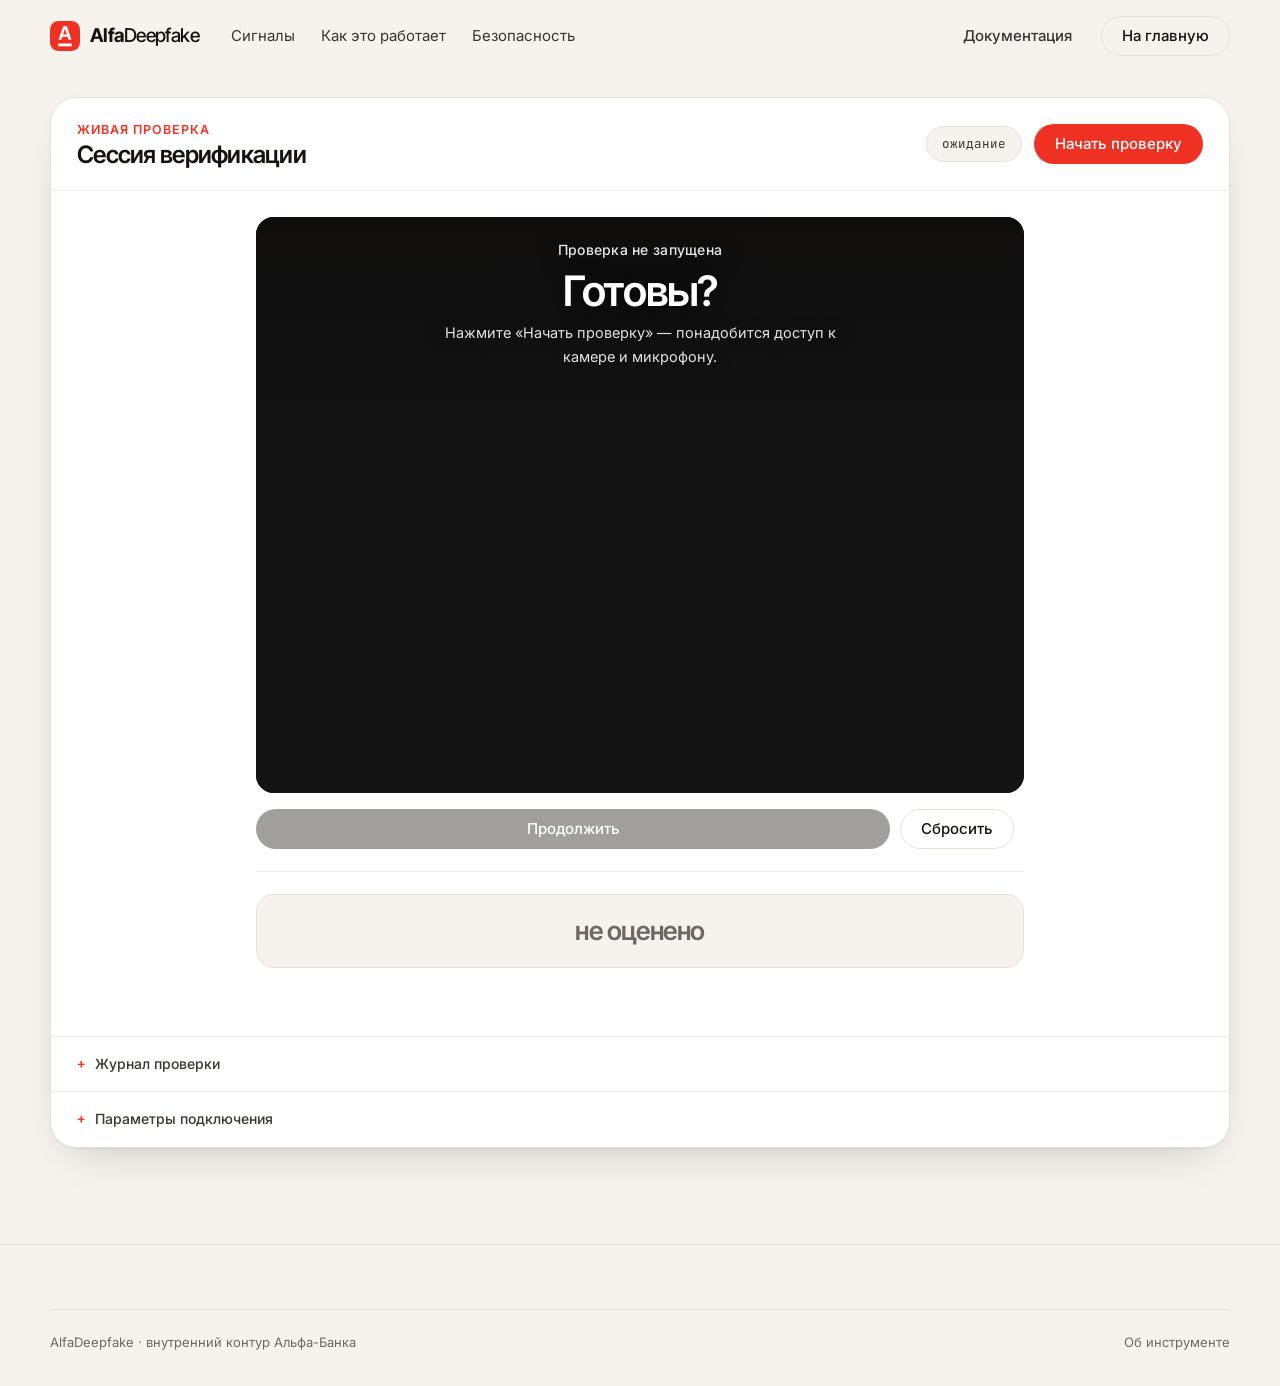
==== frontend/check.html @ 6bda0267 "Split the frontend into a landing page and a check page index.html now holds only the tool descripti" ====
<!doctype html>
<html lang="ru">
  <head>
    <meta charset="utf-8" />
    <meta name="viewport" content="width=device-width, initial-scale=1" />
    <meta name="color-scheme" content="light" />
    <title>Проверка — AlfaDeepfake</title>
    <meta
      name="description"
      content="Живая сессия верификации AlfaDeepfake: активный свет, жест, пульс, голос и покадровый анализ видео с объяснимым вердиктом."
    />
    <link rel="preconnect" href="https://fonts.googleapis.com" />
    <link rel="preconnect" href="https://fonts.gstatic.com" crossorigin />
    <link
      href="https://fonts.googleapis.com/css2?family=Inter+Tight:wght@400;500;600;700&family=Inter:wght@400;500;600&family=JetBrains+Mono:wght@400;500&display=swap"
      rel="stylesheet"
    />
    <link rel="stylesheet" href="./styles.css" />
  </head>
  <body>
    <div class="flash-fullscreen" id="flashFullscreen" aria-hidden="true"></div>

    <a class="skip-link" href="#demo">Перейти к проверке</a>

    <header class="nav" id="nav">
      <div class="nav-inner">
        <a class="logo" href="./index.html" aria-label="AlfaDeepfake — на главную">
          <svg class="logo-mark" viewBox="0 0 32 32" aria-hidden="true">
            <rect width="32" height="32" rx="9" fill="#EF3124" />
            <g fill="#fff" transform="translate(8.77 5) scale(0.1503)">
              <path d="M65.59 14.64C62.84 6.46 59.68 0 48.85 0s-14.2 6.43-17.08 14.64L2 99.25h19.74l6.87-20.11h38L73 99.25h21zM34.36 62.15L47.85 22h.5l12.74 40.15z" />
              <path d="M0 126.41h96.2v19.99H0z" />
            </g>
          </svg>
          <span class="logo-word"><b>Alfa</b>Deepfake</span>
        </a>

        <div class="nav-menu" id="navMenu">
          <nav class="nav-links" aria-label="Основная навигация">
            <a href="./index.html#signals">Сигналы</a>
            <a href="./index.html#flow">Как это работает</a>
            <a href="./index.html#trust">Безопасность</a>
          </nav>

          <div class="nav-actions">
            <a class="btn btn-ghost" href="http://localhost:8100/docs">Документация</a>
            <a class="btn btn-outline" href="./index.html">На главную</a>
          </div>
        </div>

        <button class="nav-burger" id="navBurger" aria-expanded="false" aria-controls="navMenu" aria-label="Меню">
          <span></span><span></span>
        </button>
      </div>
    </header>

    <main id="top">
      <!-- ── Живая проверка ───────────────────────────────────────────── -->
      <section class="demo-section" id="demo">
        <div class="wrap">
          <article class="console">
            <header class="console-top">
              <div>
                <p class="console-eyebrow">Живая проверка</p>
                <h2 class="console-title">Сессия верификации</h2>
              </div>
              <div class="console-top-right">
                <div class="status" id="status">ожидание</div>
                <button class="btn btn-primary" id="startVerification" type="button">Начать проверку</button>
              </div>
            </header>

            <div class="console-body">
              <div class="console-main">
                <div class="challenge-stage" id="challengeStage">
                  <video id="camera" autoplay muted playsinline></video>
                  <div class="face-guide" id="faceGuide" aria-hidden="true">
                    <div class="face-oval" id="faceOval"></div>
                    <p class="guide-hint" id="guideHint">Совместите лицо с овалом</p>
                  </div>
                  <div class="stage-overlay">
                    <p id="currentStep">Проверка не запущена</p>
                    <strong id="stageValue">Готовы?</strong>
                    <small id="stepHint">Нажмите «Начать проверку» — понадобится доступ к камере и микрофону.</small>
                  </div>
                </div>

                <div class="controls">
                  <button class="btn btn-dark" id="primaryAction" type="button" disabled>Продолжить</button>
                  <button class="btn btn-outline test-only" id="skipStep" type="button" disabled>Пропустить шаг</button>
                  <button class="btn btn-outline" id="resetFlow" type="button">Сбросить</button>
                </div>

                <div class="result-block">
                  <div class="decision" id="decision">не оценено</div>
                  <div class="risk-line" id="riskLine"></div>
                  <div class="checks" id="checksBreakdown"></div>
                </div>
              </div>
            </div>

            <details class="drawer">
              <summary>Журнал проверки</summary>
              <pre id="scoreJson"></pre>
            </details>

            <details class="drawer">
              <summary>Параметры подключения</summary>
              <div class="drawer-grid">
                <label class="field">ML API<input id="apiUrl" value="http://localhost:8100" /></label>
                <label class="field">UID<input id="uid" /></label>
                <label class="field">ID проверки<input id="checkId" /></label>
              </div>
            </details>
          </article>
        </div>
      </section>
    </main>

    <footer class="footer">
      <div class="wrap footer-bottom">
        <span>AlfaDeepfake · внутренний контур Альфа-Банка</span>
        <a href="./index.html">Об инструменте</a>
      </div>
    </footer>

    <script src="./config.js"></script>
    <script src="./app.js"></script>
    <script src="./landing.js"></script>
  </body>
</html>
---- frontend/styles.css ----
/* ── Tokens ─────────────────────────────────────────────────────────── */
:root {
  --ink: #17120f;
  --ink-soft: #3b3430;
  --muted: #6f6862;
  --paper: #f6f3ef;
  --surface: #ffffff;
  --line: #e6e0d8;
  --line-soft: #efeae3;

  --alfa: #ef3124;
  --alfa-deep: #cd2317;
  --alfa-tint: #fdeceb;

  --pass: #0f7a58;
  --warn: #b0730b;
  --deny: #d0271a;

  --stage: #202020;

  --display: "Inter Tight", "Segoe UI", system-ui, sans-serif;
  --body: "Inter", "Segoe UI", system-ui, sans-serif;
  --mono: "JetBrains Mono", ui-monospace, "Cascadia Mono", monospace;

  --radius: 18px;
  --radius-lg: 26px;
  --shadow: 0 1px 2px rgba(23, 18, 15, 0.04), 0 18px 48px -24px rgba(23, 18, 15, 0.28);
}

* {
  box-sizing: border-box;
}

html {
  scroll-behavior: smooth;
}

body {
  margin: 0;
  background: var(--paper);
  color: var(--ink);
  font-family: var(--body);
  font-size: 16px;
  line-height: 1.6;
  -webkit-font-smoothing: antialiased;
}

h1,
h2,
h3,
h4 {
  margin: 0;
  font-family: var(--display);
  font-weight: 600;
  letter-spacing: -0.03em;
  line-height: 1.08;
}

p {
  margin: 0;
}

a {
  color: inherit;
  text-decoration: none;
}

code {
  font-family: var(--mono);
  font-size: 0.88em;
  background: rgba(23, 18, 15, 0.06);
  border-radius: 5px;
  padding: 1px 5px;
}

:focus-visible {
  outline: 2px solid var(--alfa);
  outline-offset: 3px;
  border-radius: 4px;
}

.wrap {
  width: min(1180px, 100% - 48px);
  margin: 0 auto;
}

.skip-link {
  position: absolute;
  left: -9999px;
  top: 0;
  z-index: 100;
  background: var(--ink);
  color: #fff;
  padding: 12px 18px;
  border-radius: 0 0 10px 0;
}

.skip-link:focus {
  left: 0;
}

/* ── Flash overlay (used by the active-light check) ─────────────────── */
.flash-fullscreen {
  position: fixed;
  inset: 0;
  z-index: 1000;
  display: none;
  background: #000;
}

.flash-fullscreen.visible {
  display: block;
}

/* ── Buttons ────────────────────────────────────────────────────────── */
.btn {
  display: inline-flex;
  align-items: center;
  justify-content: center;
  gap: 8px;
  border: 1px solid transparent;
  border-radius: 999px;
  padding: 10px 20px;
  font-family: var(--body);
  font-size: 15px;
  font-weight: 500;
  line-height: 1.2;
  text-align: center;
  cursor: pointer;
  transition: background-color 140ms ease, border-color 140ms ease, color 140ms ease, transform 140ms ease;
}

.btn-lg {
  padding: 14px 28px;
  font-size: 16.5px;
}

.btn-primary {
  background: var(--alfa);
  color: #fff;
}

.btn-primary:hover {
  background: var(--alfa-deep);
}

.btn-dark {
  background: var(--ink);
  color: #fff;
}

.btn-dark:hover {
  background: #2c2521;
}

.btn-outline {
  background: transparent;
  border-color: var(--line);
  color: var(--ink);
}

.btn-outline:hover {
  border-color: var(--ink);
}

.btn-ghost {
  background: transparent;
  color: var(--ink-soft);
}

.btn-ghost:hover {
  color: var(--ink);
}

.btn:active {
  transform: translateY(1px);
}

.btn:disabled {
  cursor: not-allowed;
  opacity: 0.4;
  transform: none;
}

.test-only {
  color: var(--warn);
  border-color: rgba(176, 115, 11, 0.35);
}

/* ── Nav ────────────────────────────────────────────────────────────── */
.nav {
  position: sticky;
  top: 0;
  z-index: 60;
  background: rgba(246, 243, 239, 0.82);
  backdrop-filter: saturate(180%) blur(14px);
  border-bottom: 1px solid transparent;
  transition: border-color 200ms ease, background-color 200ms ease;
}

.nav.scrolled {
  border-bottom-color: var(--line);
}

.nav-inner {
  width: min(1180px, 100% - 48px);
  margin: 0 auto;
  min-height: 72px;
  display: flex;
  align-items: center;
  gap: 32px;
}

.logo {
  display: inline-flex;
  align-items: center;
  gap: 10px;
  flex: none;
}

.logo-mark {
  width: 30px;
  height: 30px;
  flex: none;
}

.logo-word {
  font-family: var(--display);
  font-size: 19px;
  font-weight: 500;
  letter-spacing: -0.03em;
  color: var(--ink);
}

.logo-word b {
  font-weight: 700;
}

.nav-menu {
  flex: 1;
  display: flex;
  align-items: center;
  justify-content: space-between;
  gap: 32px;
  min-width: 0;
}

.nav-links {
  display: flex;
  align-items: center;
  gap: 26px;
  font-size: 15px;
  color: var(--ink-soft);
}

.nav-links a:hover {
  color: var(--alfa);
}

.nav-actions {
  display: flex;
  align-items: center;
  gap: 8px;
  flex: none;
}

.nav-burger {
  display: none;
  flex-direction: column;
  justify-content: center;
  gap: 5px;
  width: 40px;
  height: 40px;
  border: 1px solid var(--line);
  border-radius: 10px;
  background: transparent;
  cursor: pointer;
}

.nav-burger span {
  display: block;
  height: 1.5px;
  width: 16px;
  margin: 0 auto;
  background: var(--ink);
}

/* ── Hero ───────────────────────────────────────────────────────────── */
.hero {
  padding: 76px 0 44px;
  text-align: center;
}

.hero-inner {
  display: grid;
  justify-items: center;
  gap: 22px;
}

.pill-link {
  display: inline-flex;
  flex-wrap: wrap;
  align-items: center;
  justify-content: center;
  max-width: 100%;
  gap: 10px;
  background: var(--surface);
  border: 1px solid var(--line);
  border-radius: 999px;
  padding: 7px 16px 7px 12px;
  font-size: 14px;
  color: var(--ink-soft);
  box-shadow: 0 1px 2px rgba(23, 18, 15, 0.04);
}

.pill-link:hover {
  border-color: var(--alfa);
}

.pill-dot {
  width: 7px;
  height: 7px;
  border-radius: 50%;
  background: var(--alfa);
}

.pill-arrow {
  color: var(--alfa);
}

.hero-title {
  max-width: 15ch;
  font-size: clamp(33px, 7vw, 78px);
  letter-spacing: -0.045em;
  text-wrap: balance;
  overflow-wrap: break-word;
}

.hero-sub {
  max-width: 62ch;
  color: var(--muted);
  font-size: clamp(17px, 1.6vw, 19.5px);
  text-wrap: pretty;
}

.hero-actions {
  display: flex;
  flex-wrap: wrap;
  justify-content: center;
  gap: 12px;
  margin-top: 6px;
}

.hero-note {
  color: var(--muted);
  font-size: 14px;
}

/* ── Console (the live check) ───────────────────────────────────────── */
.demo-section {
  padding: 24px 0 96px;
  scroll-margin-top: 88px;
}

.console {
  background: var(--surface);
  border: 1px solid var(--line);
  border-radius: var(--radius-lg);
  box-shadow: var(--shadow);
  overflow: hidden;
}

.console-top {
  display: flex;
  flex-wrap: wrap;
  align-items: center;
  justify-content: space-between;
  gap: 16px;
  padding: 22px 26px;
  border-bottom: 1px solid var(--line-soft);
}

.console-eyebrow {
  color: var(--alfa);
  font-size: 12.5px;
  font-weight: 600;
  letter-spacing: 0.08em;
  text-transform: uppercase;
}

.console-title {
  font-size: 24px;
  margin-top: 2px;
}

.console-top-right {
  display: flex;
  align-items: center;
  gap: 12px;
}

.status {
  border: 1px solid var(--line);
  border-radius: 999px;
  padding: 7px 15px;
  background: var(--paper);
  color: var(--ink-soft);
  font-family: var(--mono);
  font-size: 12.5px;
  white-space: nowrap;
}

.console-main {
  padding: 26px;
  min-width: 0;
  max-width: 820px;
  margin-inline: auto;
}

/* Stage */
.challenge-stage {
  position: relative;
  overflow: hidden;
  aspect-ratio: 4 / 3;
  min-height: 380px;
  border-radius: var(--radius);
  background: var(--stage);
  transition: background-color 80ms linear;
}

video {
  position: absolute;
  inset: 0;
  z-index: 1;
  width: 100%;
  height: 100%;
  object-fit: cover;
  background: #141414;
  /* selfie mirror; MediaRecorder captures the raw stream, not the CSS */
  transform: scaleX(-1);
}

.face-guide {
  position: absolute;
  inset: 0;
  z-index: 2;
  display: none;
  overflow: hidden;
  pointer-events: none;
}

.face-guide.visible {
  display: block;
}

.face-oval {
  position: absolute;
  top: 10%;
  left: 50%;
  height: 72%;
  /* face-shaped ellipse: always taller than wide, never a circle */
  aspect-ratio: 3 / 4.2;
  transform: translateX(-50%);
  border: 2.5px dashed rgba(255, 255, 255, 0.8);
  border-radius: 50%;
  /* everything outside the oval gets dimmed */
  box-shadow: 0 0 0 2000px rgba(12, 10, 9, 0.45);
  transition: border-color 300ms ease, box-shadow 300ms ease;
}

.face-oval.ok {
  border: 2.5px solid #3ecf8e;
}

.face-oval.no-face {
  border-color: #f0ad4e;
}

.guide-hint {
  position: absolute;
  bottom: 14px;
  left: 0;
  right: 0;
  text-align: center;
  color: rgba(255, 255, 255, 0.94);
  font-size: 14px;
  font-weight: 500;
  text-shadow: 0 2px 14px rgba(0, 0, 0, 0.65);
}

.stage-overlay {
  position: absolute;
  inset: 0;
  z-index: 3;
  display: grid;
  align-content: start;
  justify-items: center;
  gap: 8px;
  padding: 22px 24px;
  text-align: center;
  color: #fff;
  text-shadow: 0 2px 24px rgba(0, 0, 0, 0.7);
  background: linear-gradient(to bottom, rgba(12, 10, 9, 0.6), transparent 42%);
  pointer-events: none;
}

.stage-overlay p {
  font-size: 14px;
  font-weight: 500;
  letter-spacing: 0.02em;
  opacity: 0.9;
}

.stage-overlay strong {
  font-family: var(--display);
  font-size: clamp(28px, 3.4vw, 42px);
  font-weight: 600;
  letter-spacing: -0.03em;
  line-height: 1.05;
}

.stage-overlay small {
  max-width: 46ch;
  font-size: 14.5px;
  opacity: 0.88;
}

.controls {
  display: grid;
  grid-template-columns: minmax(0, 1fr) auto auto;
  gap: 10px;
  margin-top: 16px;
}

/* ── Result ─────────────────────────────────────────────────────────── */
.result-block {
  display: grid;
  gap: 12px;
  margin-top: 22px;
  padding-top: 22px;
  border-top: 1px solid var(--line-soft);
}

.decision {
  display: grid;
  place-items: center;
  min-height: 74px;
  border: 1px solid var(--line);
  border-radius: var(--radius);
  background: var(--paper);
  color: var(--muted);
  font-family: var(--display);
  font-size: 26px;
  font-weight: 600;
  letter-spacing: -0.02em;
}

.decision.allow {
  border-color: rgba(15, 122, 88, 0.35);
  background: rgba(15, 122, 88, 0.09);
  color: var(--pass);
}

.decision.review {
  border-color: rgba(176, 115, 11, 0.35);
  background: rgba(176, 115, 11, 0.1);
  color: var(--warn);
}

.decision.deny {
  border-color: rgba(208, 39, 26, 0.35);
  background: var(--alfa-tint);
  color: var(--deny);
}

.risk-line {
  min-height: 18px;
  color: var(--muted);
  font-family: var(--mono);
  font-size: 12.5px;
  text-align: center;
}

.checks {
  display: grid;
  gap: 8px;
}

.check-row {
  display: grid;
  grid-template-columns: 128px 92px minmax(0, 1fr) 42px;
  align-items: center;
  gap: 12px;
  font-size: 13px;
}

.check-name {
  color: var(--ink);
  font-weight: 500;
}

.check-status {
  color: var(--muted);
  font-size: 11.5px;
}

.check-row.passed .check-status {
  color: var(--pass);
}

.check-row.failed .check-status {
  color: var(--deny);
}

.check-row.unknown .check-status,
.check-row.skipped .check-status {
  color: var(--warn);
}

.check-riskbar {
  height: 6px;
  border-radius: 999px;
  background: var(--line-soft);
  overflow: hidden;
}

.check-riskbar i {
  display: block;
  height: 100%;
  background: linear-gradient(90deg, var(--pass), var(--warn) 55%, var(--alfa));
}

.check-risk {
  text-align: right;
  color: var(--muted);
  font-family: var(--mono);
  font-size: 12px;
}

.factors {
  margin-top: 4px;
  color: var(--muted);
  font-size: 12.5px;
  line-height: 1.5;
}

.field {
  display: grid;
  gap: 7px;
  margin-top: 22px;
  color: var(--muted);
  font-size: 12.5px;
  font-weight: 500;
}

input {
  width: 100%;
  border: 1px solid var(--line);
  border-radius: 10px;
  background: var(--surface);
  color: var(--ink);
  padding: 10px 12px;
  font-family: var(--body);
  font-size: 14px;
}

input:focus-visible {
  border-color: var(--alfa);
  outline: none;
  box-shadow: 0 0 0 3px var(--alfa-tint);
}

/* ── Drawers ────────────────────────────────────────────────────────── */
.drawer {
  border-top: 1px solid var(--line-soft);
}

.drawer > summary {
  padding: 16px 26px;
  cursor: pointer;
  color: var(--ink-soft);
  font-size: 14px;
  font-weight: 500;
  list-style: none;
}

.drawer > summary::-webkit-details-marker {
  display: none;
}

.drawer > summary::before {
  content: "+";
  display: inline-block;
  width: 18px;
  color: var(--alfa);
  font-family: var(--mono);
}

.drawer[open] > summary::before {
  content: "−";
}

.drawer-grid {
  display: grid;
  grid-template-columns: repeat(auto-fit, minmax(200px, 1fr));
  gap: 16px;
  padding: 0 26px 24px;
}

.drawer-grid .field {
  margin-top: 0;
}

pre {
  max-height: 320px;
  overflow: auto;
  margin: 0 26px 24px;
  padding: 16px 18px;
  border-radius: 14px;
  background: #17130f;
  color: #e9e4dd;
  font-family: var(--mono);
  font-size: 12px;
  line-height: 1.55;
  white-space: pre-wrap;
  overflow-wrap: anywhere;
}

/* ── Stats ──────────────────────────────────────────────────────────── */
.stats {
  display: grid;
  grid-template-columns: repeat(auto-fit, minmax(220px, 1fr));
  gap: 28px;
  margin: 44px 0 0;
  padding: 0;
  list-style: none;
}

.stats li {
  display: grid;
  gap: 4px;
  padding-left: 18px;
  border-left: 2px solid var(--alfa);
}

.stats b {
  font-family: var(--display);
  font-size: 34px;
  font-weight: 600;
  letter-spacing: -0.04em;
}

.stats span {
  color: var(--muted);
  font-size: 14.5px;
}

/* ── Generic sections ───────────────────────────────────────────────── */
.section {
  padding: 104px 0;
  scroll-margin-top: 72px;
}

.section-alt {
  background: var(--surface);
  border-block: 1px solid var(--line);
}

.section-dark {
  background: var(--ink);
  color: #f3efe9;
}

.section-head {
  display: grid;
  gap: 14px;
  max-width: 720px;
  margin-bottom: 52px;
}

.eyebrow {
  color: var(--alfa);
  font-size: 12.5px;
  font-weight: 600;
  letter-spacing: 0.1em;
  text-transform: uppercase;
}

.eyebrow-light {
  color: #ff7d72;
}

.section-head h2,
.trust-grid h2,
.cta h2 {
  font-size: clamp(30px, 4vw, 46px);
  letter-spacing: -0.04em;
  text-wrap: balance;
}

.section-lead {
  color: var(--muted);
  font-size: 17.5px;
  text-wrap: pretty;
}

.section-lead-light {
  color: rgba(243, 239, 233, 0.66);
}

/* Cards */
.cards {
  display: grid;
  grid-template-columns: repeat(auto-fit, minmax(300px, 1fr));
  gap: 18px;
}

.card {
  display: grid;
  align-content: start;
  gap: 12px;
  padding: 28px;
  border: 1px solid var(--line);
  border-radius: var(--radius);
  background: var(--surface);
  transition: border-color 180ms ease, transform 180ms ease;
}

.card:hover {
  border-color: var(--ink);
  transform: translateY(-2px);
}

.card-tag {
  justify-self: start;
  border-radius: 999px;
  padding: 4px 11px;
  background: var(--paper);
  color: var(--muted);
  font-size: 11.5px;
  letter-spacing: 0.06em;
  text-transform: uppercase;
}

.card h3 {
  font-size: 21px;
}

.card p {
  color: var(--muted);
  font-size: 15.5px;
  text-wrap: pretty;
}

.card-accent {
  background: var(--alfa-tint);
  border-color: rgba(239, 49, 36, 0.28);
}

.card-accent .card-tag {
  background: rgba(255, 255, 255, 0.72);
  color: var(--alfa-deep);
}

.section-alt .card {
  background: var(--paper);
}

/* Steps */
.steps {
  display: grid;
  grid-template-columns: repeat(auto-fit, minmax(240px, 1fr));
  gap: 0;
  margin: 0;
  padding: 0;
  list-style: none;
  border-top: 1px solid var(--line);
}

.steps li {
  display: grid;
  align-content: start;
  gap: 10px;
  padding: 28px 26px 28px 0;
  border-right: 1px solid var(--line);
}

.steps li:last-child {
  border-right: 0;
}

.steps li:not(:first-child) {
  padding-left: 26px;
}

.step-num {
  font-family: var(--mono);
  font-size: 12.5px;
  color: var(--alfa);
}

.steps h3 {
  font-size: 20px;
}

.steps p {
  color: var(--muted);
  font-size: 15px;
}

/* Trust */
.trust-grid {
  display: grid;
  grid-template-columns: repeat(auto-fit, minmax(320px, 1fr));
  gap: 56px;
  align-items: start;
}

.trust-grid h2 {
  margin: 14px 0 18px;
}

.trust-list {
  display: grid;
  gap: 0;
  margin: 0;
  padding: 0;
  list-style: none;
}

.trust-list li {
  padding: 20px 0;
  border-bottom: 1px solid rgba(243, 239, 233, 0.14);
  color: rgba(243, 239, 233, 0.66);
  font-size: 15.5px;
}

.trust-list li:first-child {
  padding-top: 0;
}

.trust-list b {
  color: #fff;
  font-weight: 500;
}

.section-dark code {
  background: rgba(255, 255, 255, 0.12);
  color: #ffd9d5;
}

/* CTA */
.cta {
  padding: 104px 0;
  background: var(--surface);
  border-top: 1px solid var(--line);
  scroll-margin-top: 72px;
}

.cta-inner {
  display: grid;
  justify-items: center;
  gap: 16px;
  text-align: center;
}

.cta p {
  max-width: 52ch;
  color: var(--muted);
  font-size: 17.5px;
}

/* ── Footer ─────────────────────────────────────────────────────────── */
.footer {
  padding: 64px 0 34px;
  background: var(--paper);
  border-top: 1px solid var(--line);
}

.footer-inner {
  display: grid;
  grid-template-columns: minmax(220px, 1.4fr) repeat(3, minmax(0, 1fr));
  gap: 40px;
  padding-bottom: 44px;
}

.footer-brand p {
  max-width: 34ch;
  margin-top: 14px;
  color: var(--muted);
  font-size: 14.5px;
}

.footer-col {
  display: grid;
  align-content: start;
  gap: 10px;
  font-size: 14.5px;
  color: var(--muted);
}

.footer-col h4 {
  font-family: var(--body);
  font-size: 12.5px;
  font-weight: 600;
  letter-spacing: 0.08em;
  text-transform: uppercase;
  color: var(--ink);
  margin-bottom: 2px;
}

.footer-col a:hover {
  color: var(--alfa);
}

.footer-bottom {
  display: flex;
  flex-wrap: wrap;
  justify-content: space-between;
  gap: 12px;
  padding-top: 22px;
  border-top: 1px solid var(--line);
  color: var(--muted);
  font-size: 13px;
}

/* ── Reveal ─────────────────────────────────────────────────────────── */
[data-reveal] > * {
  opacity: 0;
  transform: translateY(14px);
  transition: opacity 520ms ease, transform 520ms ease;
}

[data-reveal].revealed > * {
  opacity: 1;
  transform: none;
}

[data-reveal].revealed > *:nth-child(2) { transition-delay: 60ms; }
[data-reveal].revealed > *:nth-child(3) { transition-delay: 120ms; }
[data-reveal].revealed > *:nth-child(4) { transition-delay: 180ms; }
[data-reveal].revealed > *:nth-child(5) { transition-delay: 240ms; }
[data-reveal].revealed > *:nth-child(6) { transition-delay: 300ms; }

/* ── Responsive ─────────────────────────────────────────────────────── */
@media (max-width: 1020px) {
  .nav-menu {
    display: none;
  }

  .nav.open .nav-menu {
    position: absolute;
    top: 72px;
    left: 0;
    right: 0;
    display: grid;
    gap: 16px;
    padding: 16px 24px 22px;
    background: var(--paper);
    border-bottom: 1px solid var(--line);
  }

  .nav.open .nav-links,
  .nav.open .nav-actions {
    display: grid;
    gap: 8px;
  }

  .nav-burger {
    display: flex;
    margin-left: auto;
  }

  .steps li {
    border-right: 0;
    border-bottom: 1px solid var(--line);
    padding-right: 0;
  }

  .steps li:not(:first-child) {
    padding-left: 0;
  }

  .footer-inner {
    grid-template-columns: repeat(2, minmax(0, 1fr));
    gap: 32px;
  }
}

@media (max-width: 720px) {
  .wrap {
    width: min(1180px, 100% - 32px);
  }

  .nav-inner {
    width: min(1180px, 100% - 32px);
    gap: 12px;
  }

  .pill-link {
    font-size: 13px;
    padding: 7px 13px 7px 11px;
  }

  .pill-arrow {
    display: none;
  }

  .hero {
    padding: 52px 0 32px;
  }

  .hero-actions .btn {
    width: 100%;
  }

  .section,
  .cta {
    padding: 72px 0;
  }

  .console-top,
  .console-main {
    padding: 20px;
  }

  .drawer > summary,
  .drawer-grid,
  pre {
    padding-inline: 20px;
  }

  pre {
    margin-inline: 20px;
    padding-inline: 16px;
  }

  .challenge-stage {
    aspect-ratio: 3 / 4;
    min-height: 0;
  }

  .controls {
    grid-template-columns: 1fr;
  }

  .check-row {
    grid-template-columns: 100px 78px minmax(0, 1fr) 38px;
    gap: 8px;
    font-size: 12px;
  }

  .footer-inner {
    grid-template-columns: 1fr;
    gap: 28px;
  }
}

@media (prefers-reduced-motion: reduce) {
  html {
    scroll-behavior: auto;
  }

  *,
  *::before,
  *::after {
    animation-duration: 0.01ms !important;
    transition-duration: 0.01ms !important;
  }

  [data-reveal] > * {
    opacity: 1;
    transform: none;
  }
}
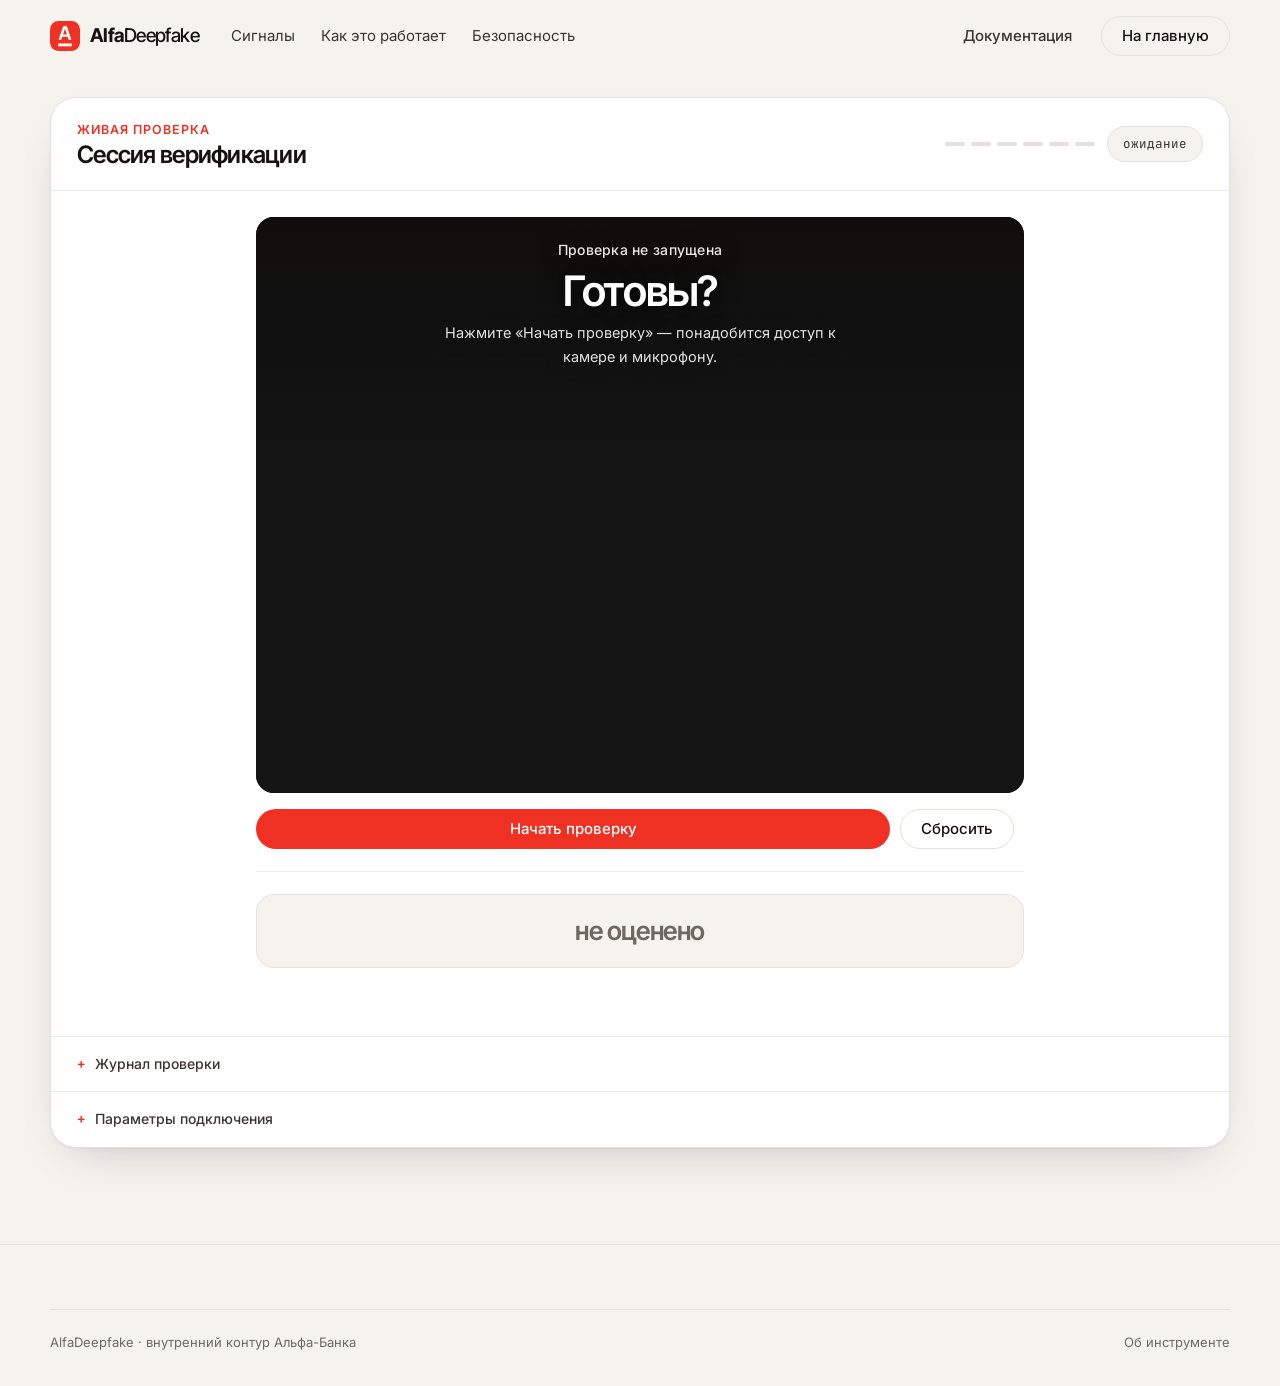
==== commit 66c04840: "Check page UX: single CTA, inline errors, step feedback - One primary CTA under the stage: red "Нача" ====
--- a/frontend/check.html
+++ b/frontend/check.html
@@ -65,8 +65,8 @@
                 <h2 class="console-title">Сессия верификации</h2>
               </div>
               <div class="console-top-right">
+                <div class="progress-dots" id="progressDots" aria-hidden="true"></div>
                 <div class="status" id="status">ожидание</div>
-                <button class="btn btn-primary" id="startVerification" type="button">Начать проверку</button>
               </div>
             </header>
 
--- a/frontend/styles.css
+++ b/frontend/styles.css
@@ -1156,6 +1156,70 @@
   }
 }
 
+/* ── Step feedback: progress, recording badge, analysis spinner ─────── */
+.progress-dots {
+  display: flex;
+  align-items: center;
+  gap: 6px;
+}
+
+.progress-dots i {
+  width: 20px;
+  height: 4px;
+  border-radius: 999px;
+  background: var(--line);
+  transition: background-color 0.25s ease;
+}
+
+.progress-dots i.active {
+  background: var(--alfa);
+}
+
+.progress-dots i.done {
+  background: var(--ink-soft);
+}
+
+.challenge-stage.recording::after {
+  content: "● REC";
+  position: absolute;
+  top: 14px;
+  right: 14px;
+  z-index: 4;
+  padding: 6px 12px;
+  border-radius: 999px;
+  background: rgba(12, 10, 9, 0.55);
+  color: #ff5a4e;
+  font-family: var(--mono);
+  font-size: 12px;
+  letter-spacing: 0.08em;
+  animation: rec-blink 1.2s ease-in-out infinite;
+}
+
+@keyframes rec-blink {
+  50% {
+    opacity: 0.45;
+  }
+}
+
+.challenge-stage.analyzing .stage-overlay strong::after {
+  content: "";
+  display: inline-block;
+  width: 14px;
+  height: 14px;
+  margin-left: 10px;
+  vertical-align: -1px;
+  border: 2px solid rgba(255, 255, 255, 0.35);
+  border-top-color: #fff;
+  border-radius: 50%;
+  animation: spin 0.9s linear infinite;
+}
+
+@keyframes spin {
+  to {
+    transform: rotate(360deg);
+  }
+}
+
 @media (prefers-reduced-motion: reduce) {
   html {
     scroll-behavior: auto;
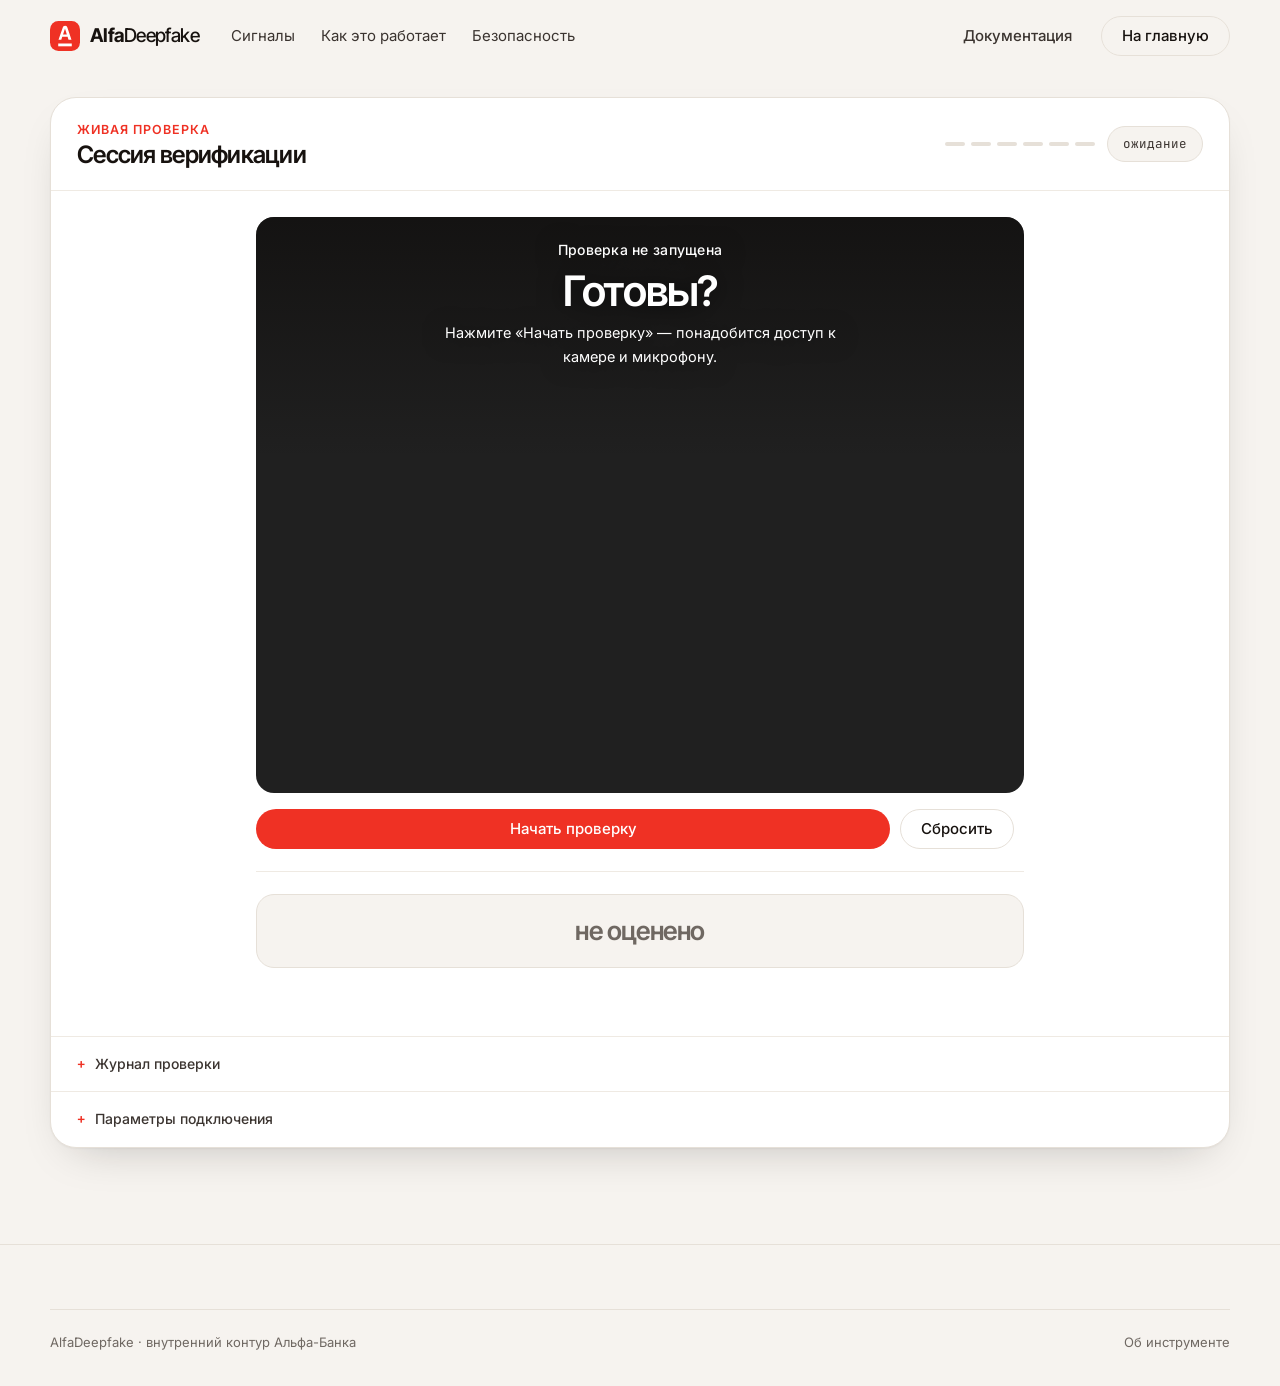
==== commit 3cb6d5f5: "Extract constants and i18n out of app.js app.js dropped from 1314 to 1161 lines: tuning constants an" ====
--- a/frontend/check.html
+++ b/frontend/check.html
@@ -66,7 +66,7 @@
               </div>
               <div class="console-top-right">
                 <div class="progress-dots" id="progressDots" aria-hidden="true"></div>
-                <div class="status" id="status">ожидание</div>
+                <div class="status" id="status" role="status" aria-live="polite">ожидание</div>
               </div>
             </header>
 
@@ -81,7 +81,7 @@
                   <div class="stage-overlay">
                     <p id="currentStep">Проверка не запущена</p>
                     <strong id="stageValue">Готовы?</strong>
-                    <small id="stepHint">Нажмите «Начать проверку» — понадобится доступ к камере и микрофону.</small>
+                    <small id="stepHint" aria-live="polite">Нажмите «Начать проверку» — понадобится доступ к камере и микрофону.</small>
                   </div>
                 </div>
 
@@ -125,6 +125,8 @@
     </footer>
 
     <script src="./config.js"></script>
+    <script src="./check-config.js"></script>
+    <script src="./check-i18n.js"></script>
     <script src="./app.js"></script>
     <script src="./landing.js"></script>
   </body>
--- a/frontend/styles.css
+++ b/frontend/styles.css
@@ -823,12 +823,13 @@
   border: 1px solid var(--line);
   border-radius: var(--radius);
   background: var(--surface);
-  transition: border-color 180ms ease, transform 180ms ease;
+  transition: border-color 180ms ease, transform 180ms ease, box-shadow 180ms ease;
 }
 
 .card:hover {
   border-color: var(--ink);
-  transform: translateY(-2px);
+  transform: translateY(-4px);
+  box-shadow: var(--shadow);
 }
 
 .card-tag {
@@ -942,11 +943,6 @@
 .trust-list b {
   color: #fff;
   font-weight: 500;
-}
-
-.section-dark code {
-  background: rgba(255, 255, 255, 0.12);
-  color: #ffd9d5;
 }
 
 /* CTA */
@@ -1168,10 +1164,11 @@
   height: 4px;
   border-radius: 999px;
   background: var(--line);
-  transition: background-color 0.25s ease;
+  transition: background-color 0.25s ease, width 0.3s cubic-bezier(0.22, 0.65, 0.28, 1);
 }
 
 .progress-dots i.active {
+  width: 34px;
   background: var(--alfa);
 }
 
@@ -1220,6 +1217,91 @@
   }
 }
 
+/* ── Animations ─────────────────────────────────────────────────────── */
+@keyframes rise-in {
+  from {
+    opacity: 0;
+    transform: translateY(14px);
+  }
+  to {
+    opacity: 1;
+    transform: none;
+  }
+}
+
+@keyframes pop-in {
+  from {
+    opacity: 0;
+    transform: scale(0.94);
+  }
+  to {
+    opacity: 1;
+    transform: none;
+  }
+}
+
+@keyframes dot-pulse {
+  0% {
+    box-shadow: 0 0 0 0 rgba(239, 49, 36, 0.35);
+  }
+  70% {
+    box-shadow: 0 0 0 8px rgba(239, 49, 36, 0);
+  }
+  100% {
+    box-shadow: 0 0 0 0 rgba(239, 49, 36, 0);
+  }
+}
+
+/* Landing hero: staggered entrance on load. */
+.hero-inner > * {
+  animation: rise-in 640ms cubic-bezier(0.22, 0.65, 0.28, 1) both;
+}
+
+.hero-inner > *:nth-child(2) { animation-delay: 90ms; }
+.hero-inner > *:nth-child(3) { animation-delay: 180ms; }
+.hero-inner > *:nth-child(4) { animation-delay: 270ms; }
+.hero-inner > *:nth-child(5) { animation-delay: 360ms; }
+
+.pill-dot {
+  animation: dot-pulse 2.6s ease-out infinite;
+}
+
+/* Check page: the stage overlay slides its lines in on step change (the
+   .swap class is re-triggered from renderStep). */
+.stage-overlay.swap > * {
+  animation: rise-in 360ms ease both;
+}
+
+.stage-overlay.swap > *:nth-child(2) { animation-delay: 50ms; }
+.stage-overlay.swap > *:nth-child(3) { animation-delay: 100ms; }
+
+/* Camera preview fades in once the stream delivers frames. */
+#camera {
+  opacity: 0;
+  transition: opacity 420ms ease;
+}
+
+#camera.live {
+  opacity: 1;
+}
+
+/* Verdict pops in; the per-check breakdown rows cascade under it. */
+.decision.allow,
+.decision.review,
+.decision.deny {
+  animation: pop-in 480ms cubic-bezier(0.34, 1.4, 0.44, 1) both;
+}
+
+.checks > * {
+  animation: rise-in 420ms ease both;
+}
+
+.checks > *:nth-child(2) { animation-delay: 60ms; }
+.checks > *:nth-child(3) { animation-delay: 120ms; }
+.checks > *:nth-child(4) { animation-delay: 180ms; }
+.checks > *:nth-child(5) { animation-delay: 240ms; }
+.checks > *:nth-child(6) { animation-delay: 300ms; }
+
 @media (prefers-reduced-motion: reduce) {
   html {
     scroll-behavior: auto;
@@ -1229,6 +1311,7 @@
   *::before,
   *::after {
     animation-duration: 0.01ms !important;
+    animation-delay: 0.01ms !important;
     transition-duration: 0.01ms !important;
   }
 
